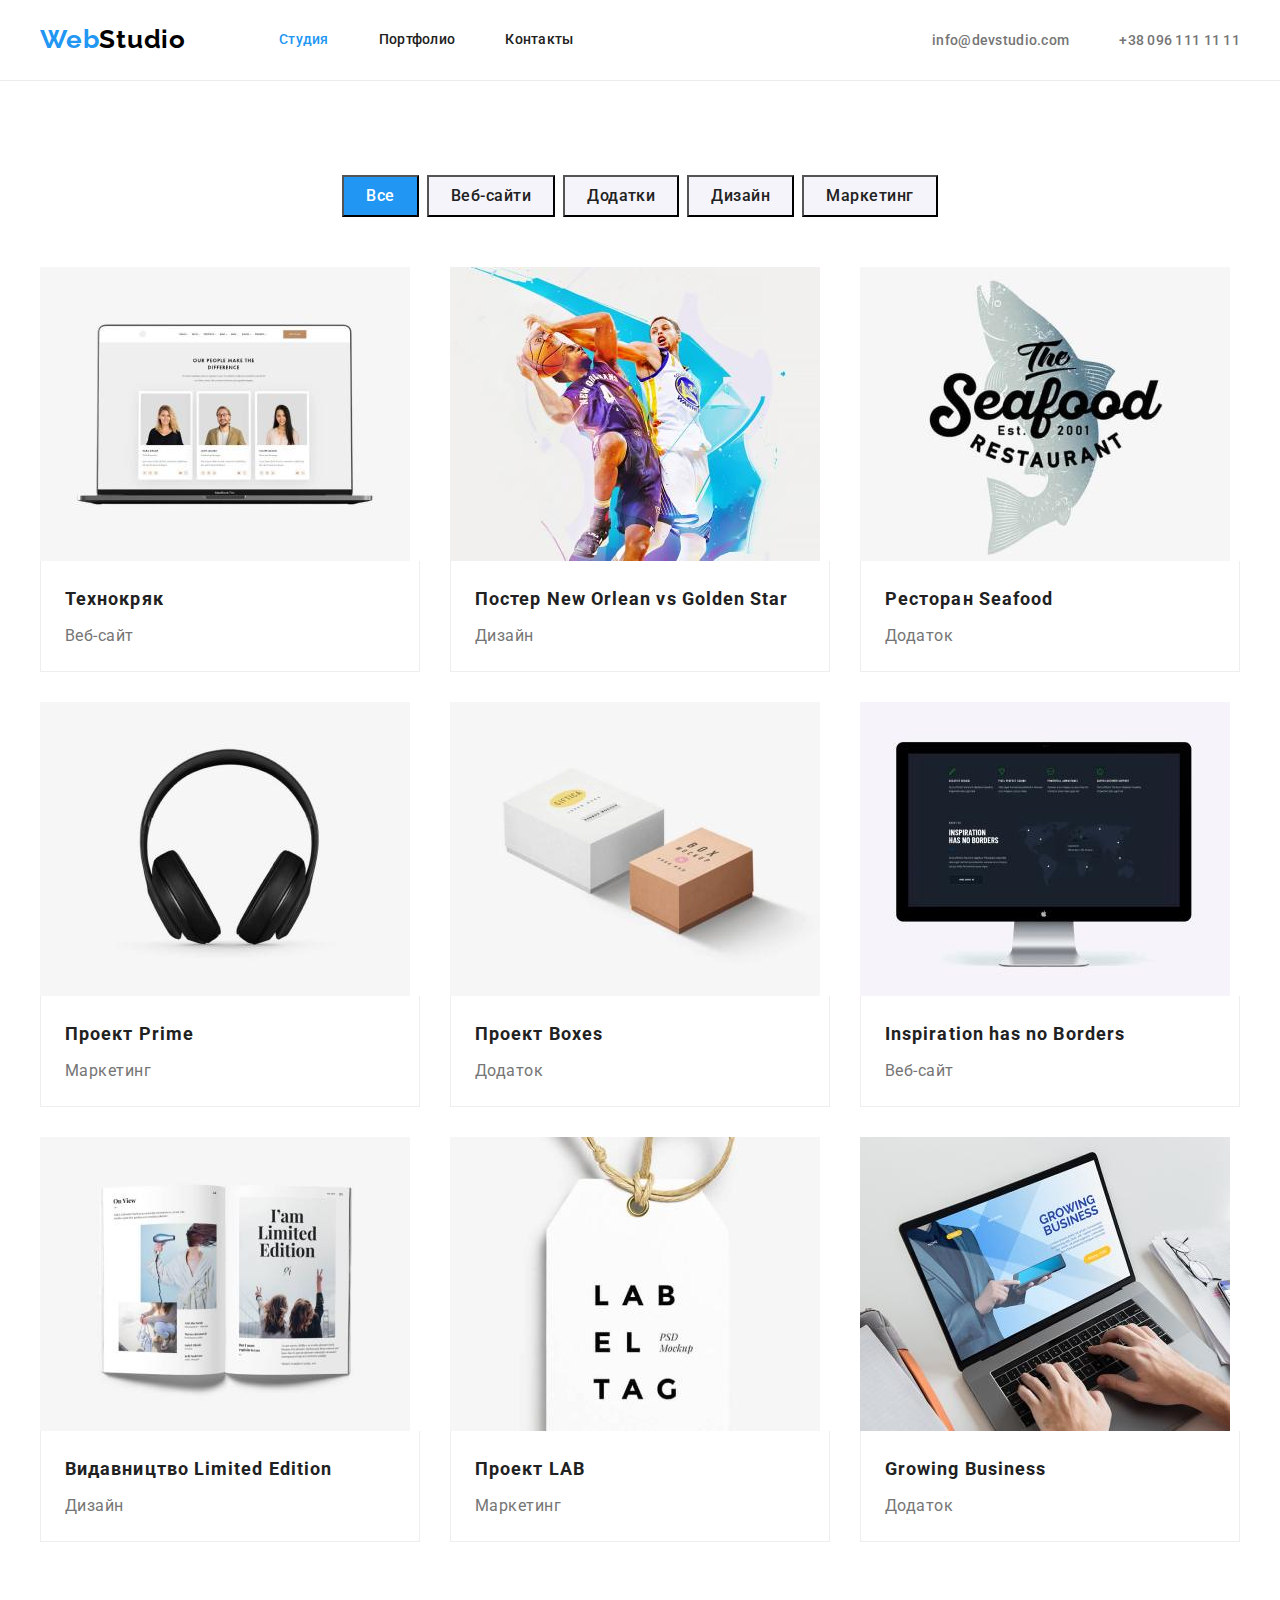
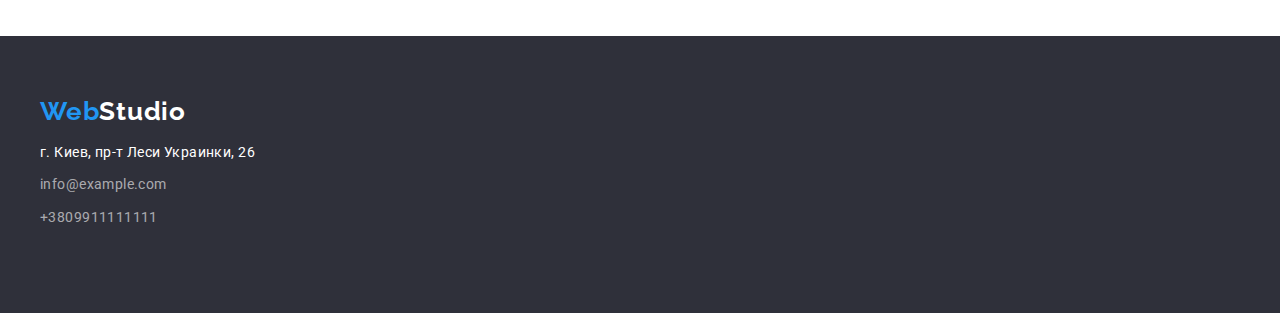
==== portfolio.html @ 92eac619 "додає зобр. і фон на секцію1" ====
<!DOCTYPE html>
<html lang="ru">
  <head>
    <meta charset="UTF-8" />
    <meta http-equiv="X-UA-Compatible" content="IE=edge" />
    <meta name="viewport" content="width=device-width, initial-scale=1.0" />
    <title>Studio</title>
    <link
      rel="stylesheet"
      href="https://cdnjs.cloudflare.com/ajax/libs/modern-normalize/1.1.0/modern-normalize.min.css"
      integrity="sha512-wpPYUAdjBVSE4KJnH1VR1HeZfpl1ub8YT/NKx4PuQ5NmX2tKuGu6U/JRp5y+Y8XG2tV+wKQpNHVUX03MfMFn9Q=="
      crossorigin="anonymous"
      referrerpolicy="no-referrer"
    />
    <link rel="preconnect" href="https://fonts.googleapis.com" />
    <link rel="preconnect" href="https://fonts.gstatic.com" crossorigin />
    <link
      href="https://fonts.googleapis.com/css2?family=Raleway:wght@700&family=Roboto:wght@400;500;700;900&display=swap"
      rel="stylesheet"
    />
    <link rel="stylesheet" href="./css/style.css" />
  </head>

  <body>
    <!--Шапка-->
    <header class="header">
      <div class="container container-flex">
        <nav class="nav-section">
          <a lang="en" href="./index.html" class="logo"
            >Web<span class="logo-black">Studio</span></a
          >
          <ul class="site-nav list">
            <li class="item">
              <a href="./index.html" class="link current">Студия</a>
            </li>
            <li class="item">
              <a href="./portfolio.html" class="link">Портфолио</a>
            </li>
            <li class="item">
              <a href="" class="link">Контакты</a>
            </li>
          </ul>
        </nav>
        <ul class="auth-nav list">
          <li class="item-nav">
            <a href="mailto:info@devstudio.com" class="link">info@devstudio.com</a>
          </li>
          <li class="item-nav">
            <a href="tel:+380961111111" class="link">+38 096 111 11 11</a>
          </li>
        </ul>
      </div>
    </header>
    <!--Унікальний контент-->
    <main>
      <section class="section-portfolio page-section">
        <div class="container">
          <h1 class="hero-titel visually-hidden">Наші роботи</h1>
          <ul class="button list">
            <li class="button-item items">
              <button type="button" class="btn-primary">Все</button>
            </li>
            <li class="button-item">
              <button type="button" class="btn-secondary">Веб-сайти</button>
            </li>
            <li class="button-item">
              <button type="button" class="btn-secondary">Додатки</button>
            </li>
            <li class="button-item">
              <button type="button" class="btn-secondary">Дизайн</button>
            </li>
            <li class="button-item">
              <button type="button" class="btn-secondary">Маркетинг</button>
            </li>
          </ul>
          <!--Другий список з зображеннями-->
          <ul class="about-works list">
            <li class="section-image-item">
              <a href="" class="link">
                <img class="img" src="./images/homework-img-1.jpg" alt="Робота наших працівників" />
                <div class="portfolio-team-box">
                  <h3 class="item">Технокряк</h3>
                  <p class="texts">Веб-сайт</p>
                </div>
              </a>
            </li>
            <li class="section-image-item">
              <a href="" class="link">
                <img class="img" src="./images/homework-img-2.jpg" alt="Постер Новий Орлеан" />
                <div class="portfolio-team-box">
                  <h3 class="item">Постер <span lang="en"> New Orlean vs Golden Star</span></h3>
                  <p class="texts">Дизайн</p>
                </div>
              </a>
            </li>
            <li class="section-image-item">
              <a href="" class="link">
                <img class="img" src="./images/homework-img-3.jpg" alt="Ресторан" />
                <div class="portfolio-team-box">
                  <h3 class="item">Ресторан <span lang="en">Seafood</span></h3>
                  <p class="texts">Додаток</p>
                </div>
              </a>
            </li>
            <li class="section-image-item">
              <a href="" class="link">
                <img class="img" src="./images/homework-img-4.jpg" alt="Основний проект" />
                <div class="portfolio-team-box">
                  <h3 class="item">Проект <span lang="en">Prime</span></h3>
                  <p class="texts">Маркетинг</p>
                </div>
              </a>
            </li>
            <li class="section-image-item">
              <a href="" class="link">
                <img class="img" src="./images/homework-img-5.jpg" alt="Коробки" />
                <div class="portfolio-team-box">
                  <h3 class="item">Проект <span lang="en">Boxes</span></h3>
                  <p class="texts">Додаток</p>
                </div>
              </a>
            </li>
            <li class="section-image-item">
              <a href="" class="link">
                <img class="img" src="./images/homework-img-6.jpg" alt="Натхнення без кордонів" />
                <div class="portfolio-team-box">
                  <h3 lang="en" class="item">Inspiration has no Borders</h3>
                  <p class="texts">Веб-сайт</p>
                </div>
              </a>
            </li>
            <li class="section-image-item">
              <a href="" class="link">
                <img class="img" src="./images/homework-img-7.jpg" alt="Видання" />
                <div class="portfolio-team-box">
                  <h3 class="item">Видавництво <span lang="en">Limited Edition</span></h3>
                  <p class="texts">Дизайн</p>
                </div>
              </a>
            </li>
            <li class="section-image-item">
              <a href="" class="link">
                <img class="img" src="./images/homework-img-8.jpg" alt="Значок проекту" />
                <div class="portfolio-team-box">
                  <h3 class="item">Проект <span lang="en">LAB</span></h3>
                  <p class="texts">Маркетинг</p>
                </div>
              </a>
            </li>
            <li class="section-image-item">
              <a href="" class="link">
                <img class="img" src="./images/homework-img-9.jpg" alt="Зростаючий бізнес" />
                <div class="portfolio-team-box">
                  <h3 lang="en" class="item">Growing Business</h3>
                  <p class="texts">Додаток</p>
                </div>
              </a>
            </li>
          </ul>
        </div>
      </section>
    </main>
    <!--Футер-->
    <footer class="footer">
      <div class="container">
        <a lang="en" href="./index.html" class="footer-logo"
          >Web<span class="logo-white">Studio</span></a
        >
        <address class="footer-address">
          <ul class="footer-nav list-item">
            <li class="title">г. Киев, пр-т Леси Украинки, 26</li>
            <li>
              <a href="mailto:info@example.com" class="link-nav">info@example.com</a>
            </li>
            <li>
              <a href="tel:+380991111111" class="link-nav">+3809911111111</a>
            </li>
          </ul>
        </address>
      </div>
    </footer>
  </body>
</html>
---- css/style.css ----
/* Основний колір #212121 */
/* Вторинний колір #757575 */
/* Акцент 1 #2196F3 */
/* Акцент 2 білий колір #ffffff */
/* Акцент 3 чорний колір #000000 */
/* фон для хутера #188CE8 */
/* фон для секції 4 */
/* фон для футера #2F303A */
/* фон секції портфоліо  #E5E5E5 */
/* фон карток портфоліо #EEEEEE */
:root {
    --primary-text-color: #212121;
    --title-text-color: #757575;
    --accent-color: #2196F3;
    --primary-white-color: #ffffff;    
    --accent-black-color: #000000;
    --accent-hover-color: #188CE8; 
    --background-darker-than-white: #F5F4FA;
    --background-very-gray: #2F303A;
    --background-portfolio: #E5E5E5;
    --background-image-portfolio: #EEEEEE;
}
body {
    margin: 0;
    color: var(--primary-text-color);
    background-color: #ffffff;
    font-family: Roboto, serif;      
}

h1,
h2,
h3,
p {
    list-style: none;
    padding: 0;
    margin: 0;
}

img {
    display: block;
    max-width: 100%;
    height: auto;
}

/* Прибирає крапки */
.list {
    list-style: none;
    display: flex;
    padding: 0;
    margin: 0;
}

.list-item {
    list-style: none;
    text-decoration: none;
}

/* Головний контейнер */
.container {
    width: 1200px;
    margin: 0 auto;
    padding-left: 15px;
    padding-right: 15px;
    /* outline: 2px solid palevioletred; */
}

.container-flex {
    display: flex;
    align-items: center;
}

/* ХЕДЕР Логотип -Studio- */
.header {
    border-bottom: 2px;
    border-color: #188CE8;
    border-bottom: 1px solid #ECECEC;
}

.logo {
    display: inline-block;
    margin-right: 93px;
    padding: 24px 0;

    color: var(--accent-color);
    
    font-family: Raleway, sans-serif;   
    font-weight: 700;
    font-size: 26px;  
    line-height: 1.2;    
    letter-spacing: 0.03em;
    text-decoration: none;
}

/* Логотип -Web- */
.logo-black {
    color: var(--accent-black-color);
}

.nav-section {
    display: flex;
    margin-right: auto;
}

/* Ховер та фокус на весь логотип */
.logo:hover,
.logo:focus,
.logo-black:hover,
.logo-black:focus,
.footer-logo:hover,
.footer-logo:focus,
.logo-white:hover,
.logo-white:focus {
    color: var(--accent-hover-color);
}

/* Хедер Site nav */
.site-nav {
    display: flex;
    /* margin-left: 50px; */
    /* gap: 30px; */
}


.site-nav .item + .item {
    margin-left: 50px;
}

.site-nav .link {
    display: block;
    padding-top: 32px;
    padding-bottom: 32px;

    color: var(--primary-text-color);   

    font-weight: 500;
    font-size: 14px;
    line-height: 1.14;    
    letter-spacing: 0.02em;
    text-decoration: none;  
}

/* Добавляє ховер i фокус в хедерi */
.site-nav .link:hover,
.site-nav .link:focus,
.item-nav .link:hover,
.item-nav .link:focus,
.footer-nav .title:hover,
.footer-nav .title:focus,
.footer-nav .link-nav:hover,
.footer-nav .link-nav:focus{
    color: var(--accent-color);
}

/* Псевдоклас.Елемент рядка, який вiдображається в даний момент*/
.site-nav .link.current {
    color: var(--accent-color);
}

/* Пошта та телефон в хедері */
.auth-nav {
    display: flex;
}

/* .auth-nav .item-nav + .item-nav { */
.item-nav {
    margin-left: 50px;
}

/* .auth-nav .item-nav {   */
    /* padding-top: 32px; */
    /* padding-bottom: 32px; */
/* } */

.auth-nav .link {
    padding-top: 32px;
    padding-bottom: 32px;
}

.item-nav .link {
    color: var(--title-text-color);

    font-weight: 500;
    font-size: 14px;
    line-height: 1.14;
    letter-spacing: 0.02em;
}

     /* Секція 1 */
/* Герой - заголовок */
.section-hero {
    padding: 200px 0;
    text-align: center;
}

.section-hero .container {
    width: 696px;
}

.hero-title {  
    margin-top: 106px;
    margin-bottom: 30px;
    color: var(--primary-white-color);  
    font-weight: 900;
    font-size: 44px;
    line-height: 1.36;   
    letter-spacing: 0.06em;
    text-align: center;   
    text-transform: uppercase;
}

/* Кнопка на сторiнцi Студiя*/
.btn {
    padding: 10px 32px;
    display: inline-block;
    align-items: center;
    text-align: center;

    color: var(--primary-white-color);
    background-color: var(--accent-color);

    font-family: Roboto;
    font-weight: 700;
    font-size: 16px;
    line-height: 1.87;   
    letter-spacing: 0.06em;
    cursor: pointer;  
    border-radius: 4px;
    border: 0;
}

.page-section {
    padding-top: 94px;
    padding-bottom: 94px;
}

.page {
    padding-top: 0;
}
.overlay {
    max-width: 1600px;
    height: 600px;
    margin-left: auto;
    margin-right: auto;
    outline: 1px solid palevioletred;
    background-image: linear-gradient(rgba(47, 48, 58, 0.4),
    rgba(47, 48, 58, 0.4)),
    url(../images/Img-hero.jpg);
}

/* Добавляє ховер i фокус лише для кнопки СТУДIЯ  */
.btn:hover,
.btn:focus {
    color: var(--primary-white-color);
    background-color: var(--accent-hover-color);
}

        /* Секція 2 */
/* Приховує заголовок */
.visually-hidden {
    position: absolute;
    width: 1px;
    height: 1px;
    margin: -1px;
    border: 0;
    padding: 0;
    white-space: nowrap;    
    clip-path: inset(100%);
    clip: rect(0 0 0 0);
}

/* Стилiзацiя заголовку h3 */
.feature-list .title {
    margin-bottom: 10px;
    color: var(--primary-text-color);

    font-weight: 700;
    font-size: 14px;
    line-height: 1.14;
    letter-spacing: 0.03em;
    text-transform: uppercase;
}

/* Стилiзацiя тексту p */
.feature-list .text {
    color: var(--title-text-color);

    font-size: 14px;
    line-height: 1.7;
    letter-spacing: 0.03em;      
}

.feature-list {
    list-style: none;    
    display: flex;
    gap: 30px;
    align-items: center;
}

.feature-list-item{
    flex-basis: calc((100% - 3 * 30px) / 4);
}

     /* Секція 3 */
/* Стилiзацiя заголовку h2 (в 3 i 4 секцiях) */
/* .section { */
/* padding-bottom: ; */
/* } */

.section-title {
    margin-bottom: 50px;
       
    color: var(--primary-text-color);

    font-weight: 700;
    font-size: 36px;
    line-height: 1.17;
    text-align: center;
    letter-spacing: 0.03em;
}

.section-list {    
    display: flex;
    margin: -15px;
    /* gap: 30px; */
}

.list-image {
    margin: 15px;  
}
 
     /* Секція 4 */
/* Стилiзацiя заголовку h3 */
.section-image {
    margin: 15px;
    list-style: none;
    background-color: var(--primary-white-color);
}

.work-list {
    margin: -15px;
}

.work-list .title {
    margin-bottom: 10px;
    color: var(--primary-text-color); 
    font-weight: 500;
    font-size: 16px;
    line-height: 1.18;  
    text-align: center;
    letter-spacing: 0.03em;
}

/* Стилiзацiя тексту p */
.work-list .text {
    color: var(--title-text-color);   
    line-height: 1.18;
    text-align: center;
    letter-spacing: 0.03em;         
}

.team-box {
    padding: 30px 0;
}

     /* Футер */
/* Стилiзує слово Studio */
.footer {
    padding-top: 60px;
    padding-bottom: 60px;
}
.footer-address {
    font-style: normal;
}

.footer-logo {
    /* padding-left: 215px; */
    margin-bottom: 20px;
       
    color: var(--accent-color);
    font-family: Raleway, sans-serif;
    font-weight: 700;
    font-size: 26px;
    line-height: 1.19;
    letter-spacing: 0.03em;
    text-decoration: none;
}

.logo-white {
    color: var(--primary-white-color);
}

/* Стилiзує нaвiгацiю */
.footer-nav  {
    /* padding-left: 215px; */
    padding-left: 0;
    color: var(--primary-white-color);

    font-size: 14px;
    line-height: 1.71;
    letter-spacing: 0.03em;
    text-decoration: none;    
}

.footer-nav li {
    padding-bottom: 9px;
}

.link-nav {
    color: rgba(255, 255, 255, 0.6);    
    text-decoration: none;
}

/* Портфоліо */
     /* Секція 1 */
/* Кнопки */
.button {
    justify-content: center;
    margin-bottom: 50px;
}

.button .btn-primary, .btn-secondary{
    padding: 6px 22px;

    color: var(--primary-white-color);
    background-color: var(--accent-color);

    font-family: Roboto;
    font-style: normal;
    font-weight: 500;
    font-size: 16px;
    line-height: 1.62;    
    text-align: center;
    letter-spacing: 0.03em;
    cursor: pointer;
    /* border-radius: 4px; */
}

.button-item:not(:last-child) {
    margin-right: 8px;
}

.button .btn-secondary {
    color: var(--primary-text-color);
    background-color: var(--background-darker-than-white);
}

/* Кнопки: ховер та фокус на сторiнцi Портфолiо*/
.button .btn-secondary:hover, 
.button .btn-secondary:focus,
.button .btn-primary:hover,
.button .btn-primary:focus{
    background-color: var(--accent-hover-color);
    color: var(--primary-white-color);
}

/* Другий список з зображеннями */
.about-works {
    /* margin: -15px; */
    flex-wrap: wrap;
}

.link {
    font-style: normal;
    text-decoration: none;
}

.about-works .item {
    margin-bottom: 4px;

    color: var(--primary-text-color);
    font-weight: 700;
    font-size: 18px;
    line-height: 2;
    letter-spacing: 0.06em; 
}

.about-works .texts {   
    color: var(--title-text-color);   
    font-size: 16px;
    line-height: 1.87; 
    letter-spacing: 0.03em;
}

.section-image-item {   
    flex-basis: calc((100% - 60px) / 3);
    /* max-width: 370px; */
    margin-right: 30px;
    margin-bottom: 30px;  
}

.section-image-item:nth-child(3n) {
    margin-right: 0;
}

.section-image-item:nth-last-child(-n + 3) {
    margin-bottom: 0;
}

/* .section-image-item:nth-child(3n + 1) {
    margin-left: 15px;
} */
          
.portfolio-team-box {
    padding: 20px 24px;
    border: 1px solid #EEEEEE;
    border-top: 0;
}

/* Фон для  секціi 4 */
.section-works {
    background: var(--background-darker-than-white);
}
/* Фон для секції 1  */
.bg {
    /* margin: auto; */
    /* width: 1600px; */
    background-color: var(--background-very-gray);
}
/* Фон для футера */
.footer {
    background: var(--background-very-gray);
    /* padding: 60px 0; */
    /* margin: auto; */
    /* width: 1600px; */
}
/* Фон для секції портфоліо */
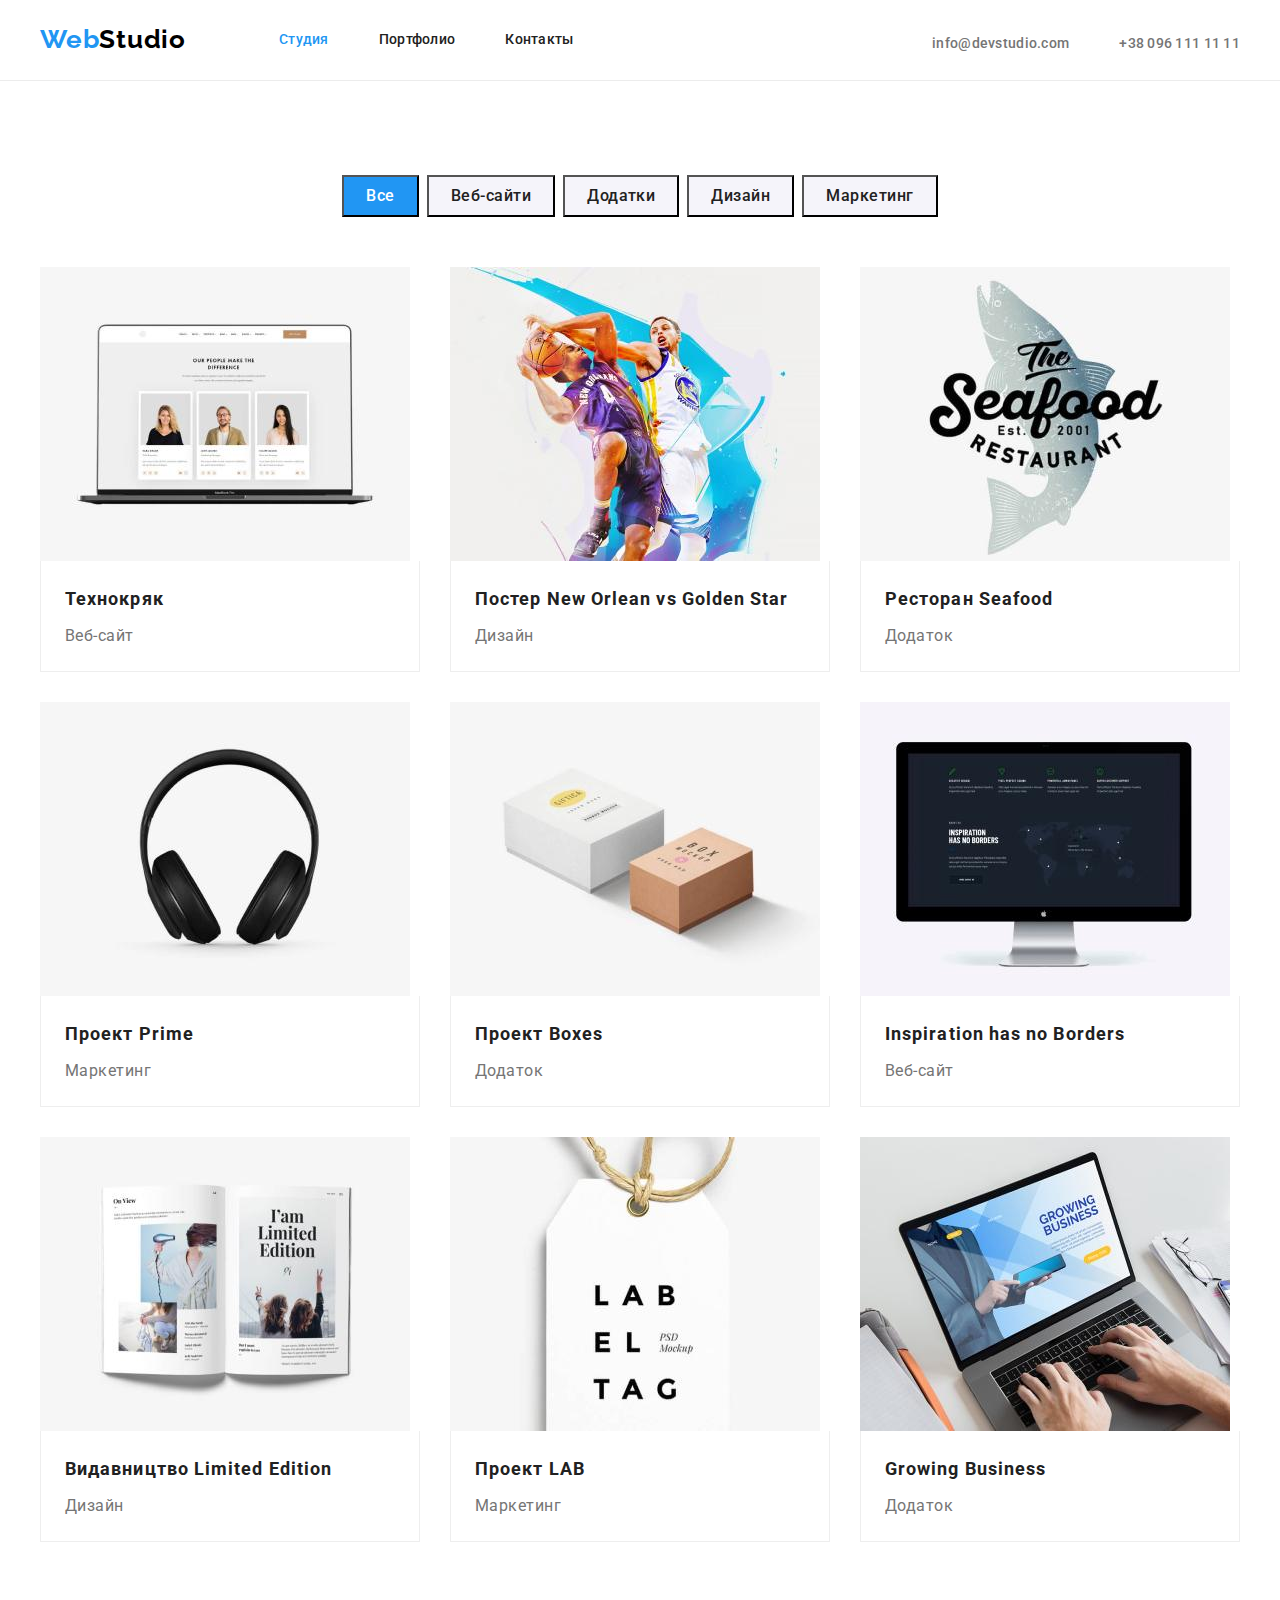
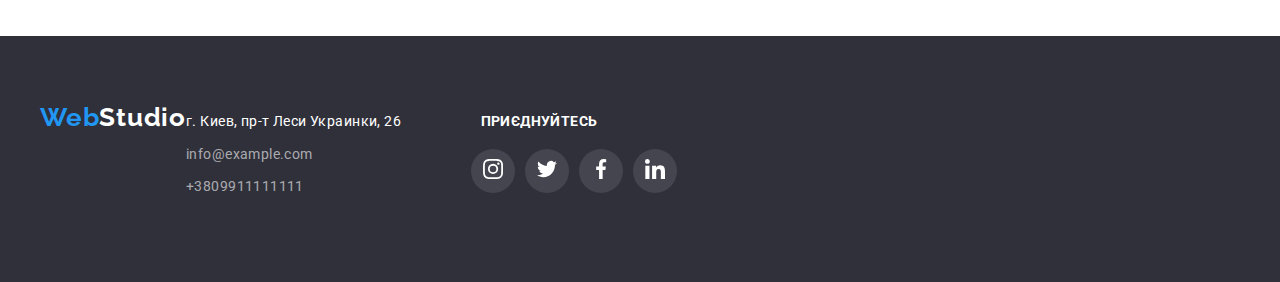
==== commit 21e7da2f: "додає 2-й стовпчик в футері Портфоліо" ====
--- a/portfolio.html
+++ b/portfolio.html
@@ -161,8 +161,8 @@
       </section>
     </main>
     <!--Футер-->
-    <footer class="footer">
-      <div class="container">
+    <footer class="footer footer-icon">
+      <div class="container container-icon">
         <a lang="en" href="./index.html" class="footer-logo"
           >Web<span class="logo-white">Studio</span></a
         >
@@ -177,6 +177,39 @@
             </li>
           </ul>
         </address>
+        <div class="footer-flex">
+          <p class="footer-soc">приєднуйтесь</p>
+          <ul class="footer-soc-list">
+            <li class="footer-soc-item">
+              <a href="" class="">
+                <svg class="soc-item" width="20" height="20">
+                  <use href="./images/symbol-defs.svg#icon-instagram-2-1"></use>
+                </svg>
+              </a>
+            </li>
+            <li class="footer-soc-item">
+              <a href="" class="">
+                <svg class="soc-item" width="20" height="20">
+                  <use href="./images/symbol-defs.svg#icon-twitter-1-1"></use>
+                </svg>
+              </a>
+            </li>
+            <li class="footer-soc-item">
+              <a href="" class="">
+                <svg class="soc-item" width="20" height="20">
+                  <use href="./images/symbol-defs.svg#icon-facebook-1-1"></use>
+                </svg>
+              </a>
+            </li>
+            <li class="footer-soc-item">
+              <a href="" class="">
+                <svg class="soc-item" width="20" height="20">
+                  <use href="./images/symbol-defs.svg#icon-linkedin-1-1"></use>
+                </svg>
+              </a>
+            </li>
+          </ul>
+        </div>
       </div>
     </footer>
   </body>
--- a/css/style.css
+++ b/css/style.css
@@ -66,7 +66,7 @@
 
 .container-flex {
     display: flex;
-    align-items: center;
+    align-items: baseline;
 }
 
 /* ХЕДЕР Логотип -Studio- */
@@ -183,6 +183,25 @@
     font-size: 14px;
     line-height: 1.14;
     letter-spacing: 0.02em;
+}
+
+
+.header-icon {
+    width: 16px;
+    height: 12px;
+    margin-right: 10px;
+    fill: var(--title-text-color);
+    background-position: center;
+    background-size: cover;
+    /* color: var(--title-text-color); */    
+    /* align-items: center;
+    justify-content: center; */
+}
+
+
+.header-icon:hover,
+.header-icon:focus {
+    fill: var(--accent-hover-color);
 }
 
      /* Секція 1 */
@@ -270,6 +289,7 @@
 
 /* Стилiзацiя заголовку h3 */
 .feature-list .title {
+    margin-top: 30px;
     margin-bottom: 10px;
     color: var(--primary-text-color);
 
@@ -298,6 +318,37 @@
 
 .feature-list-item{
     flex-basis: calc((100% - 3 * 30px) / 4);
+}
+
+.feature-list-item::before {
+    display: block;    
+    content: "";
+    width: 270px;
+    height: 120px;
+    /* display: flex;
+    justify-content: center;
+    align-items: center; */
+    background-size: 70px 65px;
+    background-repeat: no-repeat;
+    background-position: center;
+    /* color: #212121;; */
+    background-color: var(--background-darker-than-white);
+}
+
+.icon-antenna::before {
+    background-image: url(../images/antenna.svg);
+}
+
+.icon-clock::before {
+    background-image: url(../images/clock.svg);
+}
+
+.icon-diagram::before {
+    background-image: url(../images/diagram.svg);
+}
+
+.icon-astronaut::before {
+    background-image: url(../images/astronaut.svg);
 }
 
      /* Секція 3 */
@@ -334,6 +385,8 @@
     margin: 15px;
     list-style: none;
     background-color: var(--primary-white-color);
+    box-shadow: 0px 1px 3px rgba(0, 0, 0, 0.12), 0px 1px 1px rgba(0, 0, 0, 0.14), 0px 2px 1px rgba(0, 0, 0, 0.2);
+        border-radius: 0px 0px 4px 4px;
 }
 
 .work-list {
@@ -355,25 +408,101 @@
     color: var(--title-text-color);   
     line-height: 1.18;
     text-align: center;
-    letter-spacing: 0.03em;         
+    letter-spacing: 0.03em; 
+    margin-bottom: 16px;        
 }
 
 .team-box {
     padding: 30px 0;
 }
 
+.userpic {
+    display: flex;
+    justify-content: center;
+    gap: 10px;
+    padding: 0;
+}
+
+.userpic-item {
+    width: 44px;
+    height: 44px;
+    border-radius: 50%;
+    /* background-color: #2196F3; */
+    display: flex;
+    align-items: center;
+    justify-content: center;
+}
+
+.userpic-icon {
+    fill: #AFB1B8;
+}
+.userpic-item:hover,
+.userpic-item:focus {
+    background-color: var(--accent-hover-color);
+}
+
+.userpic-item:hover .userpic-icon,
+.userpic-item:focus .userpic-icon {
+    fill: var(--primary-white-color);
+}
+
+
+/* Сукція 5 */
+.page-coworker {
+    padding-top: 94px;
+    padding-bottom: 50px;
+}
+
+.pic {
+    justify-content: center;
+}
+
+.pic-icon {
+    width: 170px;
+    height: 92px;
+    padding: 16px 32px;
+    margin-left: 30px;
+    border: 1px solid #AFB1B8;
+    border-radius: 4px;
+}
+
+.pic-icon:first-child {
+    margin-left: 0;
+}
+
+.pic-item {
+    fill: #AFB1B8;    
+}
+
+.pic-item:hover,
+.pic-item:focus {
+    fill: var(--accent-hover-color);
+}
+
      /* Футер */
-/* Стилiзує слово Studio */
 .footer {
+    background: var(--background-very-gray);
+    margin: 0 auto;   
+}
+
+.footer-icon {
     padding-top: 60px;
     padding-bottom: 60px;
 }
+
+/* Загальний контейнер футер */
+.container-icon {   
+    /* padding-left: 200px;  */
+    
+    display: flex;
+    align-items: baseline;    
+}
+
 .footer-address {
     font-style: normal;
 }
 
-.footer-logo {
-    /* padding-left: 215px; */
+.footer-logo {   
     margin-bottom: 20px;
        
     color: var(--accent-color);
@@ -390,8 +519,7 @@
 }
 
 /* Стилiзує нaвiгацiю */
-.footer-nav  {
-    /* padding-left: 215px; */
+.footer-nav  {    
     padding-left: 0;
     color: var(--primary-white-color);
 
@@ -408,6 +536,53 @@
 .link-nav {
     color: rgba(255, 255, 255, 0.6);    
     text-decoration: none;
+}
+
+/* Футер Приєднуйтесь */
+.footer-flex {
+    justify-content: center;
+    align-items: baseline;
+}
+
+.footer-soc {
+    margin-top: 12px;
+    display: flex;
+    align-items: center;
+    justify-content: center;
+    margin-bottom: 20px;
+    font-weight: 700;
+    font-size: 14px;
+    line-height: 16px;
+    letter-spacing: 0.03em;
+    text-transform: uppercase;
+    color: var(--primary-white-color);
+}
+
+.footer-soc-list {
+    margin-left: 70px;
+    padding-left: 0;
+    display: flex;
+    justify-content: center;
+    gap: 10px;
+}
+
+.footer-soc-item {
+    width: 44px;
+    height: 44px;
+    border-radius: 50%;    
+    background: rgba(255, 255, 255, 0.1);
+    display: flex;
+    align-items: center;
+    justify-content: center;
+}
+
+.soc-item {
+    fill: var(--primary-white-color);
+}
+
+.footer-soc-item:hover,
+.footer-soc-item:focus {
+    background-color: var(--accent-hover-color);
 }
 
 /* Портфоліо */
@@ -506,6 +681,12 @@
     border-top: 0;
 }
 
+.section-image-item:hover,
+.section-image-item:focus {
+    border: 1px solid #EEEEEE;
+    box-shadow: 0px 1px 1px rgba(0, 0, 0, 0.12), 0px 4px 4px rgba(0, 0, 0, 0.06), 1px 4px 6px rgba(0, 0, 0, 0.16);
+}
+
 /* Фон для  секціi 4 */
 .section-works {
     background: var(--background-darker-than-white);
@@ -523,4 +704,3 @@
     /* margin: auto; */
     /* width: 1600px; */
 }
-/* Фон для секції портфоліо */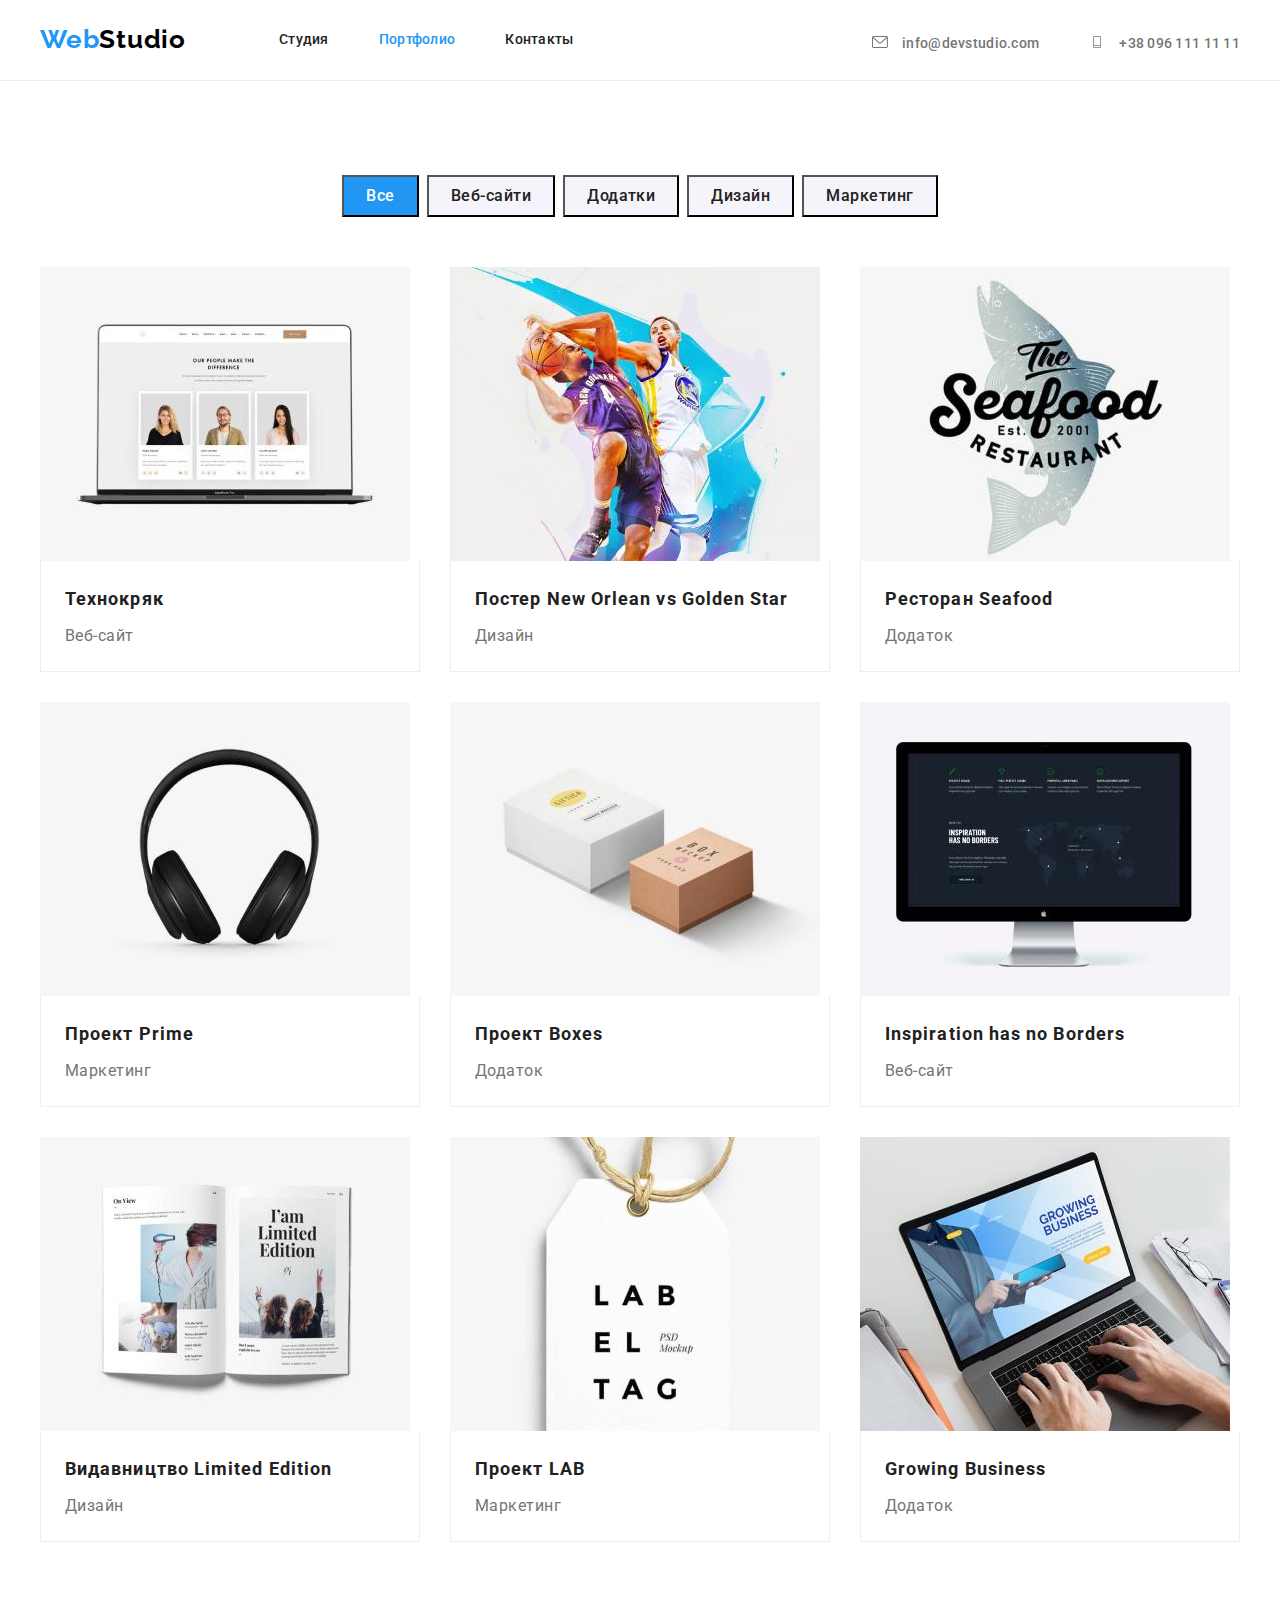
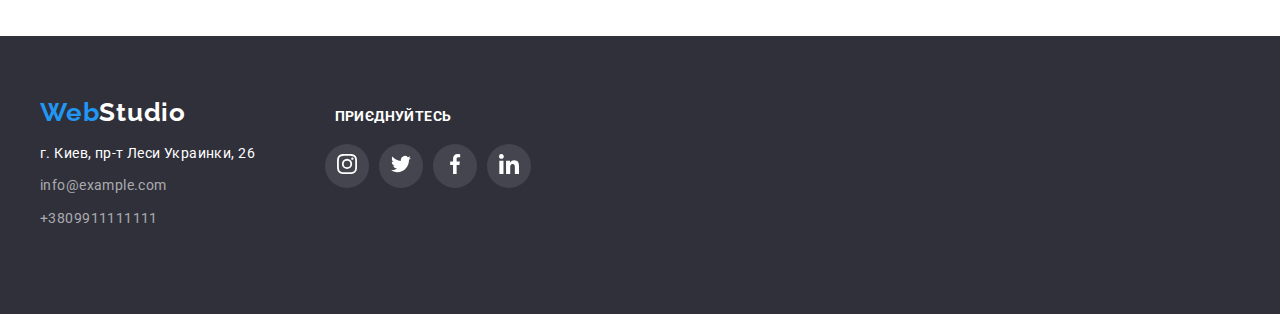
==== commit 2eb924f2: "додає іконку в секцію 5" ====
--- a/portfolio.html
+++ b/portfolio.html
@@ -31,10 +31,10 @@
           >
           <ul class="site-nav list">
             <li class="item">
-              <a href="./index.html" class="link current">Студия</a>
+              <a href="./index.html" class="link">Студия</a>
             </li>
             <li class="item">
-              <a href="./portfolio.html" class="link">Портфолио</a>
+              <a href="./portfolio.html" class="link current">Портфолио</a>
             </li>
             <li class="item">
               <a href="" class="link">Контакты</a>
@@ -43,9 +43,15 @@
         </nav>
         <ul class="auth-nav list">
           <li class="item-nav">
+            <svg class="header-icon" width="16" height="12">
+              <use href="./images/symbol-header.svg#icon-envelope"></use>
+            </svg>
             <a href="mailto:info@devstudio.com" class="link">info@devstudio.com</a>
           </li>
           <li class="item-nav">
+            <svg class="header-icon" width="16" height="12">
+              <use href="./images/symbol-header.svg#icon-Vector"></use>
+            </svg>
             <a href="tel:+380961111111" class="link">+38 096 111 11 11</a>
           </li>
         </ul>
@@ -163,20 +169,22 @@
     <!--Футер-->
     <footer class="footer footer-icon">
       <div class="container container-icon">
-        <a lang="en" href="./index.html" class="footer-logo"
-          >Web<span class="logo-white">Studio</span></a
-        >
-        <address class="footer-address">
-          <ul class="footer-nav list-item">
-            <li class="title">г. Киев, пр-т Леси Украинки, 26</li>
-            <li>
-              <a href="mailto:info@example.com" class="link-nav">info@example.com</a>
-            </li>
-            <li>
-              <a href="tel:+380991111111" class="link-nav">+3809911111111</a>
-            </li>
-          </ul>
-        </address>
+        <div class="footer-flex">
+          <a lang="en" href="./index.html" class="footer-logo"
+            >Web<span class="logo-white">Studio</span></a
+          >
+          <address class="footer-address">
+            <ul class="footer-nav list-item">
+              <li class="title">г. Киев, пр-т Леси Украинки, 26</li>
+              <li>
+                <a href="mailto:info@example.com" class="link-nav">info@example.com</a>
+              </li>
+              <li>
+                <a href="tel:+380991111111" class="link-nav">+3809911111111</a>
+              </li>
+            </ul>
+          </address>
+        </div>
         <div class="footer-flex">
           <p class="footer-soc">приєднуйтесь</p>
           <ul class="footer-soc-list">
--- a/css/style.css
+++ b/css/style.css
@@ -380,7 +380,10 @@
 }
  
      /* Секція 4 */
-/* Стилiзацiя заголовку h3 */
+.work-list {
+    margin: -15px;
+}
+
 .section-image {
     margin: 15px;
     list-style: none;
@@ -388,11 +391,7 @@
     box-shadow: 0px 1px 3px rgba(0, 0, 0, 0.12), 0px 1px 1px rgba(0, 0, 0, 0.14), 0px 2px 1px rgba(0, 0, 0, 0.2);
         border-radius: 0px 0px 4px 4px;
 }
-
-.work-list {
-    margin: -15px;
-}
-
+/* Стилiзацiя заголовку h3 */
 .work-list .title {
     margin-bottom: 10px;
     color: var(--primary-text-color); 
@@ -446,7 +445,6 @@
     fill: var(--primary-white-color);
 }
 
-
 /* Сукція 5 */
 .page-coworker {
     padding-top: 94px;
@@ -491,9 +489,7 @@
 }
 
 /* Загальний контейнер футер */
-.container-icon {   
-    /* padding-left: 200px;  */
-    
+.container-icon {        
     display: flex;
     align-items: baseline;    
 }
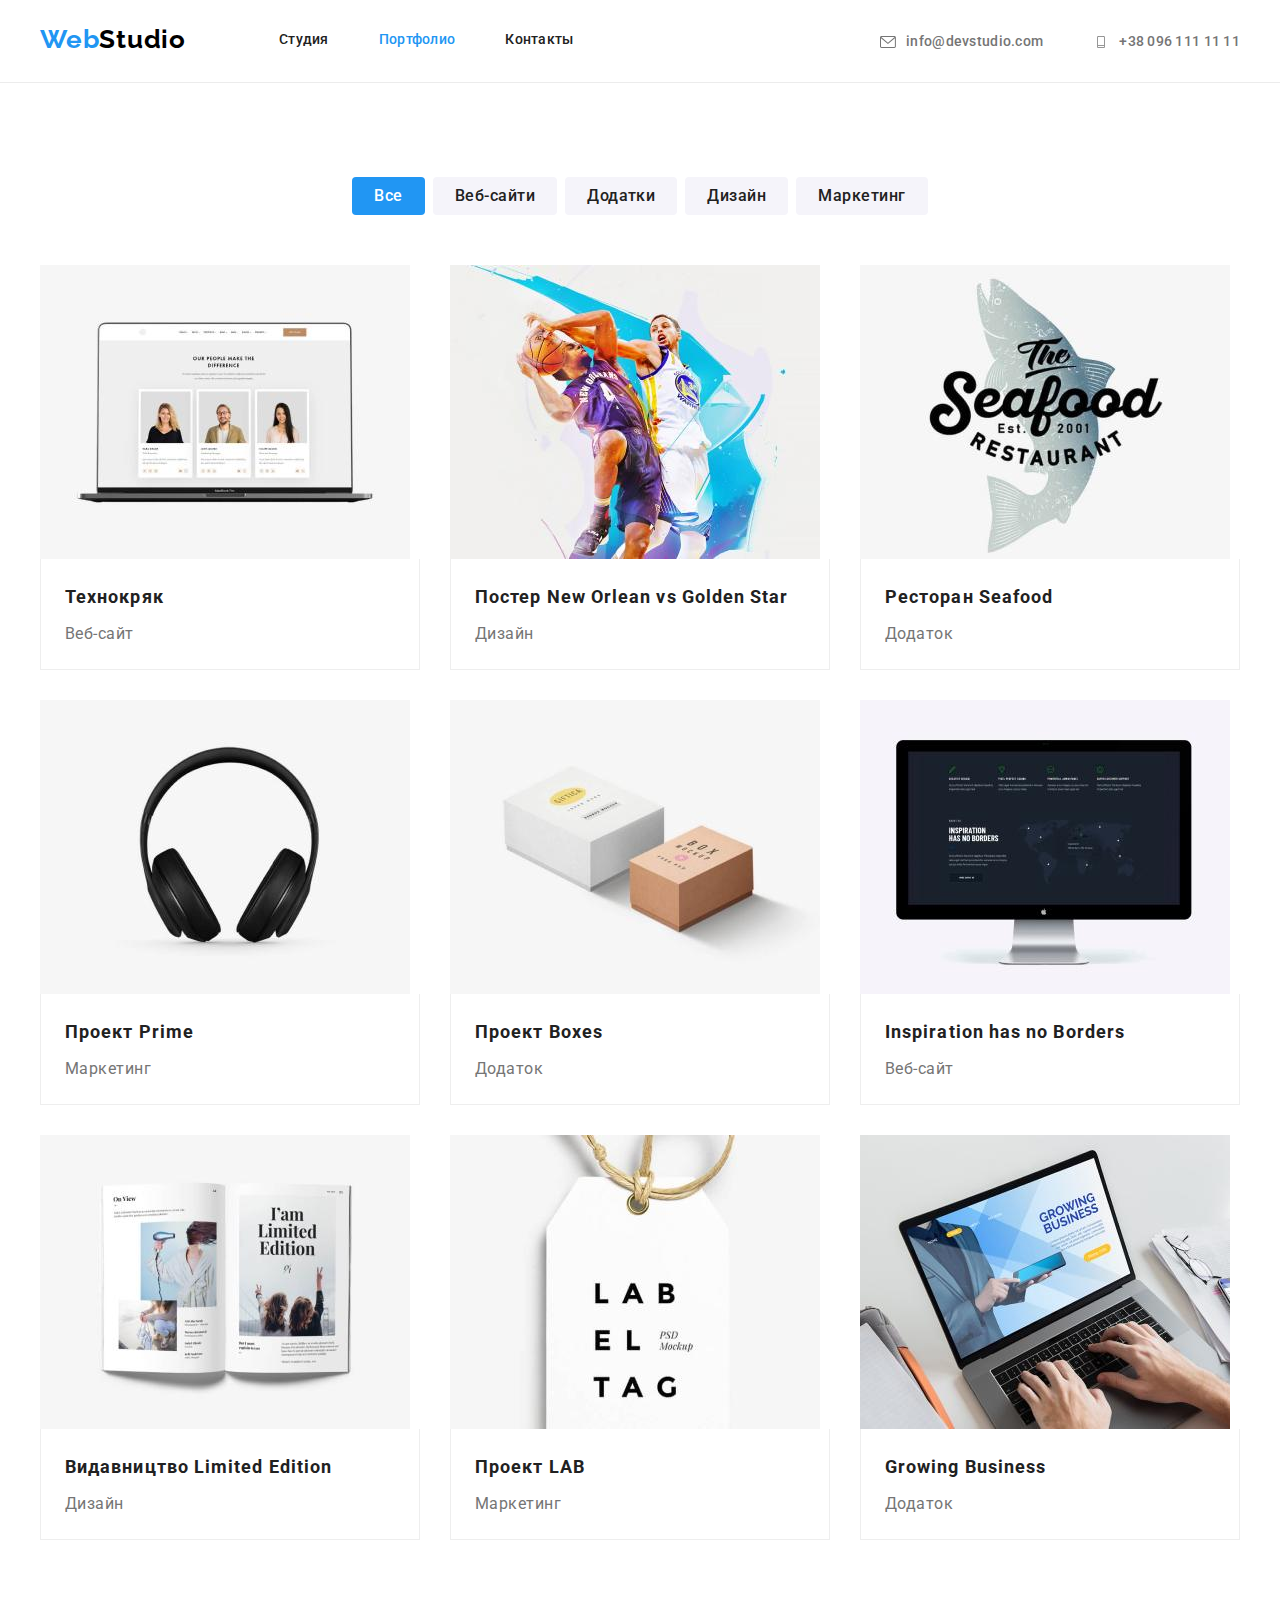
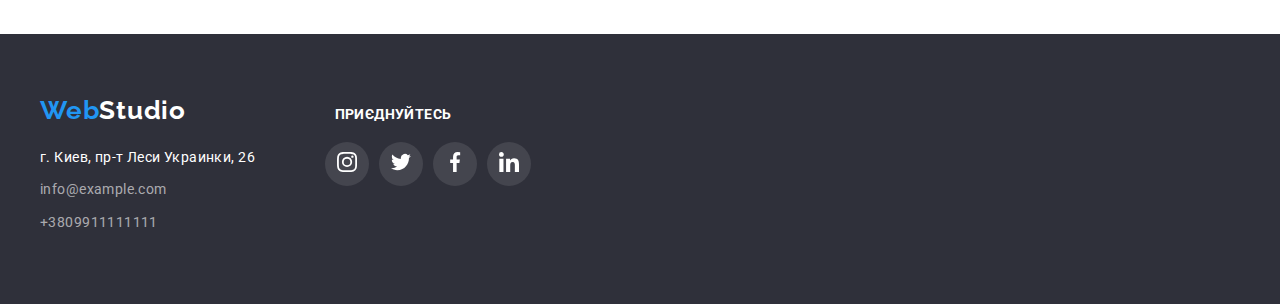
==== commit f6564810: "змiни в хедерi" ====
--- a/portfolio.html
+++ b/portfolio.html
@@ -43,16 +43,21 @@
         </nav>
         <ul class="auth-nav list">
           <li class="item-nav">
-            <svg class="header-icon" width="16" height="12">
-              <use href="./images/symbol-header.svg#icon-envelope"></use>
-            </svg>
-            <a href="mailto:info@devstudio.com" class="link">info@devstudio.com</a>
+            <a href="mailto:info@devstudio.com" class="link link-search">
+              <svg class="header-icon" width="16" height="12">
+                <use href="./images/symbol-header.svg#icon-envelope"></use>
+              </svg>
+              info@devstudio.com
+            </a>
           </li>
+
           <li class="item-nav">
-            <svg class="header-icon" width="16" height="12">
-              <use href="./images/symbol-header.svg#icon-Vector"></use>
-            </svg>
-            <a href="tel:+380961111111" class="link">+38 096 111 11 11</a>
+            <a href="tel:+380961111111" class="link link-search">
+              <svg class="header-icon" width="16" height="12">
+                <use href="./images/symbol-header.svg#icon-phone"></use>
+              </svg>
+              +38 096 111 11 11
+            </a>
           </li>
         </ul>
       </div>
--- a/css/style.css
+++ b/css/style.css
@@ -157,12 +157,11 @@
 }
 
 /* Пошта та телефон в хедері */
-.auth-nav {
-    display: flex;
-}
 
 /* .auth-nav .item-nav + .item-nav { */
+
 .item-nav {
+    display: flex;
     margin-left: 50px;
 }
 
@@ -171,12 +170,14 @@
     /* padding-bottom: 32px; */
 /* } */
 
-.auth-nav .link {
+.link-search {
+    display: flex;
+    justify-content: center;
+    /* align-self: flex-start; */
+    align-items: center;
     padding-top: 32px;
     padding-bottom: 32px;
-}
-
-.item-nav .link {
+    /* flex-direction: ; */
     color: var(--title-text-color);
 
     font-weight: 500;
@@ -184,7 +185,6 @@
     line-height: 1.14;
     letter-spacing: 0.02em;
 }
-
 
 .header-icon {
     width: 16px;
@@ -198,6 +198,12 @@
     justify-content: center; */
 }
 
+/* .item-nav .auth-icon {
+    width: 100%;
+    padding-top: 50px;
+    align-items: center;
+    justify-content: center;
+} */
 
 .header-icon:hover,
 .header-icon:focus {
@@ -216,7 +222,7 @@
 }
 
 .hero-title {  
-    margin-top: 106px;
+    /* margin-top: 106px; */
     margin-bottom: 30px;
     color: var(--primary-white-color);  
     font-weight: 900;
@@ -289,7 +295,7 @@
 
 /* Стилiзацiя заголовку h3 */
 .feature-list .title {
-    margin-top: 30px;
+    /* margin-top: 30px; */
     margin-bottom: 10px;
     color: var(--primary-text-color);
 
@@ -325,6 +331,7 @@
     content: "";
     width: 270px;
     height: 120px;
+    margin-bottom: 30px;
     /* display: flex;
     justify-content: center;
     align-items: center; */
@@ -458,10 +465,8 @@
 .pic-icon {
     width: 170px;
     height: 92px;
-    padding: 16px 32px;
+    /* padding: 16px 32px; */
     margin-left: 30px;
-    border: 1px solid #AFB1B8;
-    border-radius: 4px;
 }
 
 .pic-icon:first-child {
@@ -477,6 +482,14 @@
     fill: var(--accent-hover-color);
 }
 
+.pic-icon-item {
+   display: flex;
+   justify-content: center;
+   align-items: center;
+   width: 100%;
+   border: 1px solid #AFB1B8;
+   border-radius: 4px;
+}
      /* Футер */
 .footer {
     background: var(--background-very-gray);
@@ -495,6 +508,7 @@
 }
 
 .footer-address {
+    margin-top: 20px;
     font-style: normal;
 }
 
@@ -515,7 +529,8 @@
 }
 
 /* Стилiзує нaвiгацiю */
-.footer-nav  {    
+.footer-nav  {   
+    margin: 0; 
     padding-left: 0;
     color: var(--primary-white-color);
 
@@ -526,7 +541,7 @@
 }
 
 .footer-nav li {
-    padding-bottom: 9px;
+    margin-bottom: 9px;
 }
 
 .link-nav {
@@ -534,6 +549,9 @@
     text-decoration: none;
 }
 
+.title:last-child {
+    margin-bottom: 0;
+}
 /* Футер Приєднуйтесь */
 .footer-flex {
     justify-content: center;
@@ -603,7 +621,8 @@
     text-align: center;
     letter-spacing: 0.03em;
     cursor: pointer;
-    /* border-radius: 4px; */
+    border-radius: 4px;
+    border: 0;
 }
 
 .button-item:not(:last-child) {
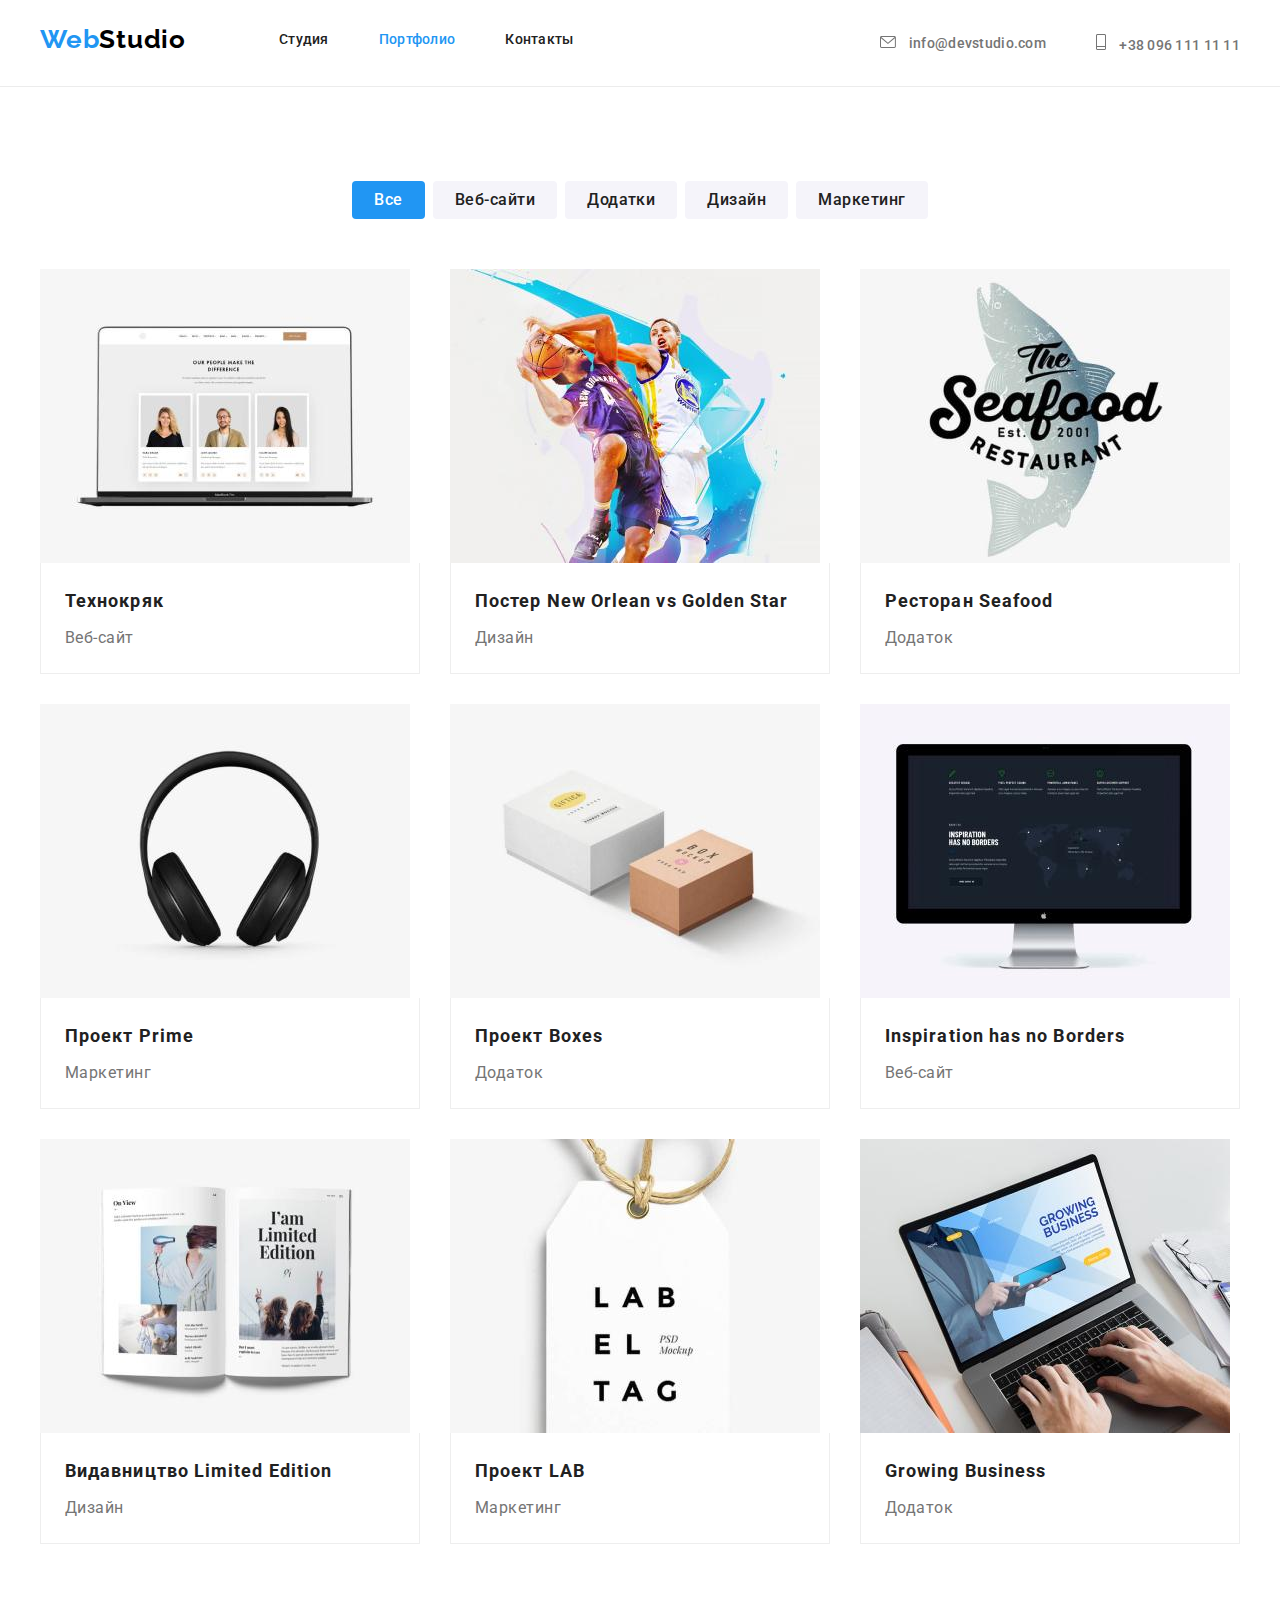
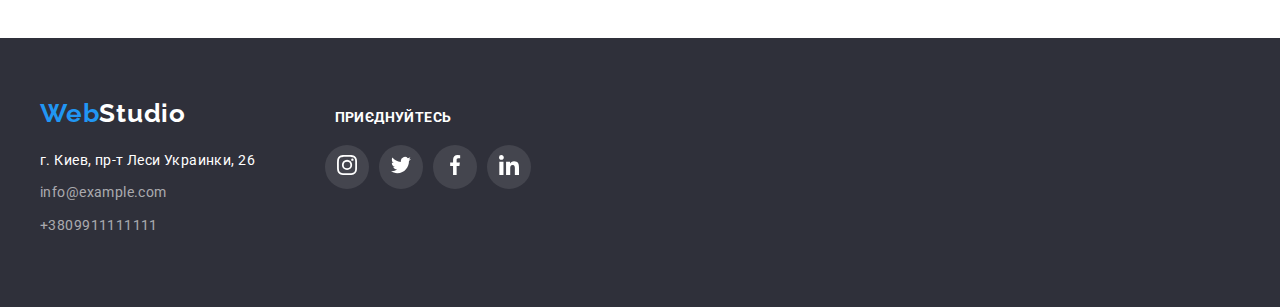
==== commit a904cae5: "налаштовує фокус" ====
--- a/portfolio.html
+++ b/portfolio.html
@@ -53,7 +53,7 @@
 
           <li class="item-nav">
             <a href="tel:+380961111111" class="link link-search">
-              <svg class="header-icon" width="16" height="12">
+              <svg class="tiny" width="10" height="16">
                 <use href="./images/symbol-header.svg#icon-phone"></use>
               </svg>
               +38 096 111 11 11
@@ -87,7 +87,7 @@
           <!--Другий список з зображеннями-->
           <ul class="about-works list">
             <li class="section-image-item">
-              <a href="" class="link">
+              <a href="" class="link-hover link">
                 <img class="img" src="./images/homework-img-1.jpg" alt="Робота наших працівників" />
                 <div class="portfolio-team-box">
                   <h3 class="item">Технокряк</h3>
@@ -96,7 +96,7 @@
               </a>
             </li>
             <li class="section-image-item">
-              <a href="" class="link">
+              <a href="" class="link-hover link">
                 <img class="img" src="./images/homework-img-2.jpg" alt="Постер Новий Орлеан" />
                 <div class="portfolio-team-box">
                   <h3 class="item">Постер <span lang="en"> New Orlean vs Golden Star</span></h3>
@@ -105,7 +105,7 @@
               </a>
             </li>
             <li class="section-image-item">
-              <a href="" class="link">
+              <a href="" class="link-hover link">
                 <img class="img" src="./images/homework-img-3.jpg" alt="Ресторан" />
                 <div class="portfolio-team-box">
                   <h3 class="item">Ресторан <span lang="en">Seafood</span></h3>
@@ -114,7 +114,7 @@
               </a>
             </li>
             <li class="section-image-item">
-              <a href="" class="link">
+              <a href="" class="link-hover link">
                 <img class="img" src="./images/homework-img-4.jpg" alt="Основний проект" />
                 <div class="portfolio-team-box">
                   <h3 class="item">Проект <span lang="en">Prime</span></h3>
@@ -123,7 +123,7 @@
               </a>
             </li>
             <li class="section-image-item">
-              <a href="" class="link">
+              <a href="" class="link-hover link">
                 <img class="img" src="./images/homework-img-5.jpg" alt="Коробки" />
                 <div class="portfolio-team-box">
                   <h3 class="item">Проект <span lang="en">Boxes</span></h3>
@@ -132,7 +132,7 @@
               </a>
             </li>
             <li class="section-image-item">
-              <a href="" class="link">
+              <a href="" class="link-hover link">
                 <img class="img" src="./images/homework-img-6.jpg" alt="Натхнення без кордонів" />
                 <div class="portfolio-team-box">
                   <h3 lang="en" class="item">Inspiration has no Borders</h3>
@@ -141,7 +141,7 @@
               </a>
             </li>
             <li class="section-image-item">
-              <a href="" class="link">
+              <a href="" class="link-hover link">
                 <img class="img" src="./images/homework-img-7.jpg" alt="Видання" />
                 <div class="portfolio-team-box">
                   <h3 class="item">Видавництво <span lang="en">Limited Edition</span></h3>
@@ -150,7 +150,7 @@
               </a>
             </li>
             <li class="section-image-item">
-              <a href="" class="link">
+              <a href="" class="link-hover link">
                 <img class="img" src="./images/homework-img-8.jpg" alt="Значок проекту" />
                 <div class="portfolio-team-box">
                   <h3 class="item">Проект <span lang="en">LAB</span></h3>
@@ -159,7 +159,7 @@
               </a>
             </li>
             <li class="section-image-item">
-              <a href="" class="link">
+              <a href="" class="link-hover link">
                 <img class="img" src="./images/homework-img-9.jpg" alt="Зростаючий бізнес" />
                 <div class="portfolio-team-box">
                   <h3 lang="en" class="item">Growing Business</h3>
@@ -194,28 +194,28 @@
           <p class="footer-soc">приєднуйтесь</p>
           <ul class="footer-soc-list">
             <li class="footer-soc-item">
-              <a href="" class="">
+              <a href="" class="footer-soc-hover">
                 <svg class="soc-item" width="20" height="20">
                   <use href="./images/symbol-defs.svg#icon-instagram-2-1"></use>
                 </svg>
               </a>
             </li>
             <li class="footer-soc-item">
-              <a href="" class="">
+              <a href="" class="footer-soc-hover">
                 <svg class="soc-item" width="20" height="20">
                   <use href="./images/symbol-defs.svg#icon-twitter-1-1"></use>
                 </svg>
               </a>
             </li>
             <li class="footer-soc-item">
-              <a href="" class="">
+              <a href="" class="footer-soc-hover">
                 <svg class="soc-item" width="20" height="20">
                   <use href="./images/symbol-defs.svg#icon-facebook-1-1"></use>
                 </svg>
               </a>
             </li>
             <li class="footer-soc-item">
-              <a href="" class="">
+              <a href="" class="footer-soc-hover">
                 <svg class="soc-item" width="20" height="20">
                   <use href="./images/symbol-defs.svg#icon-linkedin-1-1"></use>
                 </svg>
--- a/css/style.css
+++ b/css/style.css
@@ -170,7 +170,7 @@
     /* padding-bottom: 32px; */
 /* } */
 
-.link-search {
+.auth-nav {
     display: flex;
     justify-content: center;
     /* align-self: flex-start; */
@@ -178,12 +178,16 @@
     padding-top: 32px;
     padding-bottom: 32px;
     /* flex-direction: ; */
-    color: var(--title-text-color);
+    
 
     font-weight: 500;
     font-size: 14px;
     line-height: 1.14;
     letter-spacing: 0.02em;
+}
+
+.link-search {
+     color: var(--title-text-color);
 }
 
 .header-icon {
@@ -194,8 +198,20 @@
     background-position: center;
     background-size: cover;
     /* color: var(--title-text-color); */    
-    /* align-items: center;
-    justify-content: center; */
+    align-items: baseline;
+    justify-content: center;
+}
+
+.tiny {
+    width: 10px;
+    height: 16px;
+margin-right: 10px;
+    fill: var(--title-text-color);
+    background-position: center;
+    background-size: cover;
+    /* color: var(--title-text-color); */
+    align-items: baseline;
+    justify-content: center;
 }
 
 /* .item-nav .auth-icon {
@@ -358,6 +374,10 @@
     background-image: url(../images/astronaut.svg);
 }
 
+/* .feature-list-item:focus::before {
+    fill: var(--accent-hover-color);
+} */
+
      /* Секція 3 */
 /* Стилiзацiя заголовку h2 (в 3 i 4 секцiях) */
 /* .section { */
@@ -443,12 +463,12 @@
     fill: #AFB1B8;
 }
 .userpic-item:hover,
-.userpic-item:focus {
+.userpic-link:focus {
     background-color: var(--accent-hover-color);
 }
 
-.userpic-item:hover .userpic-icon,
-.userpic-item:focus .userpic-icon {
+.userpic-link:hover .userpic-icon,
+.userpic-link:focus .userpic-icon {
     fill: var(--primary-white-color);
 }
 
@@ -478,15 +498,21 @@
 }
 
 .pic-item:hover,
-.pic-item:focus {
+.pic-icon:focus {
     fill: var(--accent-hover-color);
 }
+
+/* .pic-icon-item:hover,
+.pic-icon-item:focus {
+    fill: var(--accent-hover-color);
+} */
 
 .pic-icon-item {
    display: flex;
    justify-content: center;
    align-items: center;
    width: 100%;
+   height: 100%;
    border: 1px solid #AFB1B8;
    border-radius: 4px;
 }
@@ -559,11 +585,10 @@
 }
 
 .footer-soc {
-    margin-top: 12px;
+    margin-bottom: 20px;
     display: flex;
     align-items: center;
     justify-content: center;
-    margin-bottom: 20px;
     font-weight: 700;
     font-size: 14px;
     line-height: 16px;
@@ -574,9 +599,11 @@
 
 .footer-soc-list {
     margin-left: 70px;
+    margin-top: 0;
     padding-left: 0;
     display: flex;
     justify-content: center;
+    align-items: baseline;
     gap: 10px;
 }
 
@@ -594,8 +621,13 @@
     fill: var(--primary-white-color);
 }
 
+/* .footer-soc-item:hover,
+.footer-soc-item:focus {
+    background-color: var(--accent-hover-color);
+} */
+
 .footer-soc-item:hover,
-.footer-soc-item:focus {
+.footer-soc-hover:focus {
     background-color: var(--accent-hover-color);
 }
 
@@ -650,6 +682,7 @@
 }
 
 .link {
+    display: block;
     font-style: normal;
     text-decoration: none;
 }
@@ -696,9 +729,15 @@
     border-top: 0;
 }
 
-.section-image-item:hover,
+/* .section-image-item:hover,
 .section-image-item:focus {
     border: 1px solid #EEEEEE;
+    box-shadow: 0px 1px 1px rgba(0, 0, 0, 0.12), 0px 4px 4px rgba(0, 0, 0, 0.06), 1px 4px 6px rgba(0, 0, 0, 0.16);
+} */
+
+.link-hover:hover,
+.link-hover:focus {
+border: 1px solid #EEEEEE;
     box-shadow: 0px 1px 1px rgba(0, 0, 0, 0.12), 0px 4px 4px rgba(0, 0, 0, 0.06), 1px 4px 6px rgba(0, 0, 0, 0.16);
 }
 
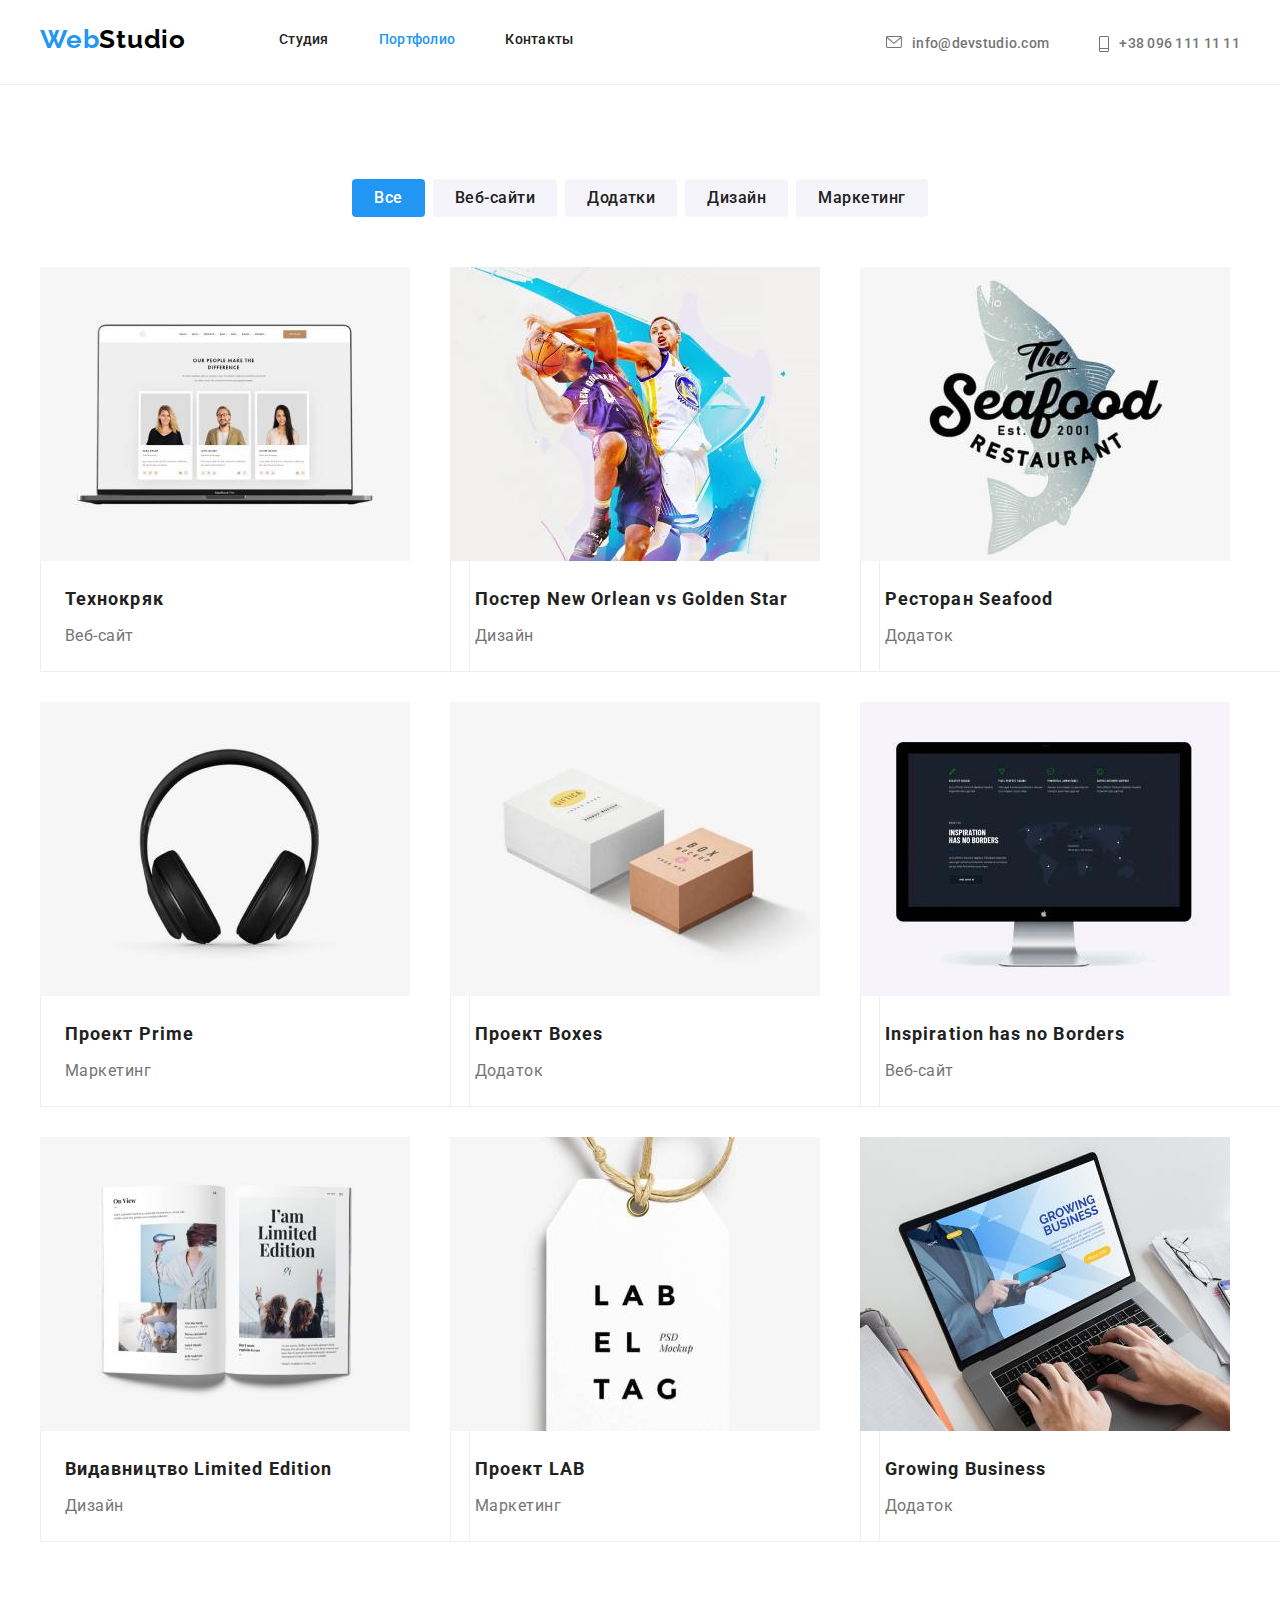
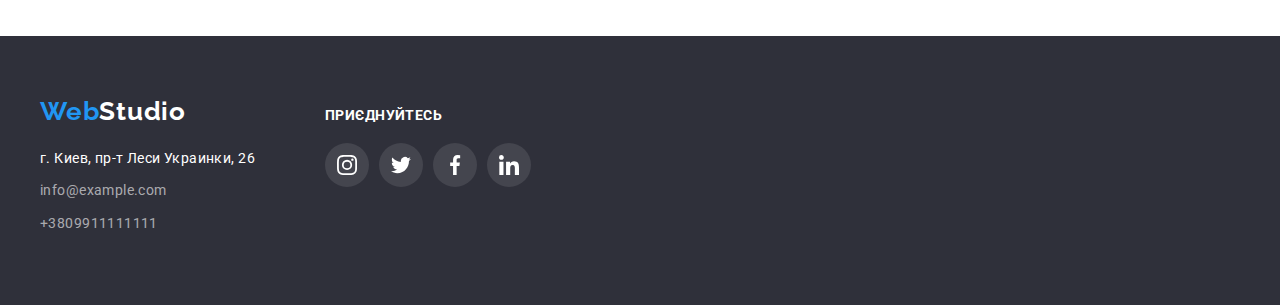
==== commit b84ce045: "доопрацювання" ====
--- a/portfolio.html
+++ b/portfolio.html
@@ -43,7 +43,7 @@
         </nav>
         <ul class="auth-nav list">
           <li class="item-nav">
-            <a href="mailto:info@devstudio.com" class="link link-search">
+            <a href="mailto:info@devstudio.com" class="link link-search search">
               <svg class="header-icon" width="16" height="12">
                 <use href="./images/symbol-header.svg#icon-envelope"></use>
               </svg>
@@ -87,7 +87,7 @@
           <!--Другий список з зображеннями-->
           <ul class="about-works list">
             <li class="section-image-item">
-              <a href="" class="link-hover link">
+              <a href="" class="link-hover link-box">
                 <img class="img" src="./images/homework-img-1.jpg" alt="Робота наших працівників" />
                 <div class="portfolio-team-box">
                   <h3 class="item">Технокряк</h3>
@@ -96,7 +96,7 @@
               </a>
             </li>
             <li class="section-image-item">
-              <a href="" class="link-hover link">
+              <a href="" class="link-hover link-box">
                 <img class="img" src="./images/homework-img-2.jpg" alt="Постер Новий Орлеан" />
                 <div class="portfolio-team-box">
                   <h3 class="item">Постер <span lang="en"> New Orlean vs Golden Star</span></h3>
@@ -105,7 +105,7 @@
               </a>
             </li>
             <li class="section-image-item">
-              <a href="" class="link-hover link">
+              <a href="" class="link-hover link-box">
                 <img class="img" src="./images/homework-img-3.jpg" alt="Ресторан" />
                 <div class="portfolio-team-box">
                   <h3 class="item">Ресторан <span lang="en">Seafood</span></h3>
@@ -114,7 +114,7 @@
               </a>
             </li>
             <li class="section-image-item">
-              <a href="" class="link-hover link">
+              <a href="" class="link-hover link-box">
                 <img class="img" src="./images/homework-img-4.jpg" alt="Основний проект" />
                 <div class="portfolio-team-box">
                   <h3 class="item">Проект <span lang="en">Prime</span></h3>
@@ -123,7 +123,7 @@
               </a>
             </li>
             <li class="section-image-item">
-              <a href="" class="link-hover link">
+              <a href="" class="link-hover link-box">
                 <img class="img" src="./images/homework-img-5.jpg" alt="Коробки" />
                 <div class="portfolio-team-box">
                   <h3 class="item">Проект <span lang="en">Boxes</span></h3>
@@ -132,7 +132,7 @@
               </a>
             </li>
             <li class="section-image-item">
-              <a href="" class="link-hover link">
+              <a href="" class="link-hover link-box">
                 <img class="img" src="./images/homework-img-6.jpg" alt="Натхнення без кордонів" />
                 <div class="portfolio-team-box">
                   <h3 lang="en" class="item">Inspiration has no Borders</h3>
@@ -141,7 +141,7 @@
               </a>
             </li>
             <li class="section-image-item">
-              <a href="" class="link-hover link">
+              <a href="" class="link-hover link-box">
                 <img class="img" src="./images/homework-img-7.jpg" alt="Видання" />
                 <div class="portfolio-team-box">
                   <h3 class="item">Видавництво <span lang="en">Limited Edition</span></h3>
@@ -150,7 +150,7 @@
               </a>
             </li>
             <li class="section-image-item">
-              <a href="" class="link-hover link">
+              <a href="" class="link-hover link-box">
                 <img class="img" src="./images/homework-img-8.jpg" alt="Значок проекту" />
                 <div class="portfolio-team-box">
                   <h3 class="item">Проект <span lang="en">LAB</span></h3>
@@ -159,7 +159,7 @@
               </a>
             </li>
             <li class="section-image-item">
-              <a href="" class="link-hover link">
+              <a href="" class="link-hover link-box">
                 <img class="img" src="./images/homework-img-9.jpg" alt="Зростаючий бізнес" />
                 <div class="portfolio-team-box">
                   <h3 lang="en" class="item">Growing Business</h3>
@@ -194,28 +194,28 @@
           <p class="footer-soc">приєднуйтесь</p>
           <ul class="footer-soc-list">
             <li class="footer-soc-item">
-              <a href="" class="footer-soc-hover">
+              <a href="" class="footer-hover">
                 <svg class="soc-item" width="20" height="20">
                   <use href="./images/symbol-defs.svg#icon-instagram-2-1"></use>
                 </svg>
               </a>
             </li>
             <li class="footer-soc-item">
-              <a href="" class="footer-soc-hover">
+              <a href="" class="footer-hover">
                 <svg class="soc-item" width="20" height="20">
                   <use href="./images/symbol-defs.svg#icon-twitter-1-1"></use>
                 </svg>
               </a>
             </li>
             <li class="footer-soc-item">
-              <a href="" class="footer-soc-hover">
+              <a href="" class="footer-hover">
                 <svg class="soc-item" width="20" height="20">
                   <use href="./images/symbol-defs.svg#icon-facebook-1-1"></use>
                 </svg>
               </a>
             </li>
             <li class="footer-soc-item">
-              <a href="" class="footer-soc-hover">
+              <a href="" class="footer-hover">
                 <svg class="soc-item" width="20" height="20">
                   <use href="./images/symbol-defs.svg#icon-linkedin-1-1"></use>
                 </svg>
--- a/css/style.css
+++ b/css/style.css
@@ -61,6 +61,7 @@
     margin: 0 auto;
     padding-left: 15px;
     padding-right: 15px;
+    /* align-items: baseline; */
     /* outline: 2px solid palevioletred; */
 }
 
@@ -162,7 +163,6 @@
 
 .item-nav {
     display: flex;
-    margin-left: 50px;
 }
 
 /* .auth-nav .item-nav {   */
@@ -177,6 +177,7 @@
     align-items: center;
     padding-top: 32px;
     padding-bottom: 32px;
+  
     /* flex-direction: ; */
     
 
@@ -187,14 +188,18 @@
 }
 
 .link-search {
-     color: var(--title-text-color);
+    color: var(--title-text-color);
+}
+     
+.search {
+    margin-right: 50px;
 }
 
 .header-icon {
     width: 16px;
     height: 12px;
     margin-right: 10px;
-    fill: var(--title-text-color);
+    fill: currentColor;
     background-position: center;
     background-size: cover;
     /* color: var(--title-text-color); */    
@@ -205,11 +210,10 @@
 .tiny {
     width: 10px;
     height: 16px;
-margin-right: 10px;
-    fill: var(--title-text-color);
+    margin-right: 10px;
+    fill: currentColor;
     background-position: center;
     background-size: cover;
-    /* color: var(--title-text-color); */
     align-items: baseline;
     justify-content: center;
 }
@@ -455,13 +459,21 @@
     border-radius: 50%;
     /* background-color: #2196F3; */
     display: flex;
-    align-items: center;
-    justify-content: center;
+   
+}
+
+.userpic-link {
+    width: 100%;
+    height: 100%;
+    display: flex;
+        align-items: center;
+        justify-content: center;
 }
 
 .userpic-icon {
     fill: #AFB1B8;
 }
+
 .userpic-item:hover,
 .userpic-link:focus {
     background-color: var(--accent-hover-color);
@@ -475,7 +487,7 @@
 /* Сукція 5 */
 .page-coworker {
     padding-top: 94px;
-    padding-bottom: 50px;
+    padding-bottom: 94px;
 }
 
 .pic {
@@ -494,12 +506,33 @@
 }
 
 .pic-item {
-    fill: #AFB1B8;    
+    display: flex;
+    justify-content: center;
+    align-items: center;
+    width: 100%;
+    height: 100%;
+    border: 1px solid #AFB1B8;
+    border-radius: 4px;
+    fill: #AFB1B8;
+}
+
+/* .pic-item:hover,
+.pic-item:focus {
+    fill: var(--accent-hover-color);
+} */
+
+/* .pic-icon-item {
+    fill: currentColor;
+} */
+
+.pic-item:hover .pic-icon-item,
+.pic-item:focus .pic-icon-item {
+    fill: var(--accent-hover-color);
 }
 
 .pic-item:hover,
-.pic-icon:focus {
-    fill: var(--accent-hover-color);
+.pic-item:focus {
+    border-color: var(--accent-hover-color);
 }
 
 /* .pic-icon-item:hover,
@@ -507,15 +540,6 @@
     fill: var(--accent-hover-color);
 } */
 
-.pic-icon-item {
-   display: flex;
-   justify-content: center;
-   align-items: center;
-   width: 100%;
-   height: 100%;
-   border: 1px solid #AFB1B8;
-   border-radius: 4px;
-}
      /* Футер */
 .footer {
     background: var(--background-very-gray);
@@ -578,17 +602,23 @@
 .title:last-child {
     margin-bottom: 0;
 }
+
 /* Футер Приєднуйтесь */
 .footer-flex {
     justify-content: center;
     align-items: baseline;
+    margin-right: 70px;
+}
+
+.footer-flex:last-child {
+    margin-right: 0;
 }
 
 .footer-soc {
     margin-bottom: 20px;
     display: flex;
     align-items: center;
-    justify-content: center;
+    /* justify-content: center; */
     font-weight: 700;
     font-size: 14px;
     line-height: 16px;
@@ -598,8 +628,7 @@
 }
 
 .footer-soc-list {
-    margin-left: 70px;
-    margin-top: 0;
+    margin: 0;
     padding-left: 0;
     display: flex;
     justify-content: center;
@@ -613,8 +642,8 @@
     border-radius: 50%;    
     background: rgba(255, 255, 255, 0.1);
     display: flex;
-    align-items: center;
-    justify-content: center;
+    /* align-items: center;
+    justify-content: center; */
 }
 
 .soc-item {
@@ -625,9 +654,16 @@
 .footer-soc-item:focus {
     background-color: var(--accent-hover-color);
 } */
+.footer-hover {
+    width: 100%;
+    height: 100%;
+    display: flex;
+    align-items: center;
+        justify-content: center;
+}
 
 .footer-soc-item:hover,
-.footer-soc-hover:focus {
+.footer-hover:focus {
     background-color: var(--accent-hover-color);
 }
 
@@ -673,6 +709,7 @@
 .button .btn-primary:focus{
     background-color: var(--accent-hover-color);
     color: var(--primary-white-color);
+      box-shadow: 0px 3px 1px rgba(0, 0, 0, 0.1), 0px 1px 2px rgba(0, 0, 0, 0.08), 0px 2px 2px rgba(0, 0, 0, 0.12);
 }
 
 /* Другий список з зображеннями */
@@ -682,8 +719,13 @@
 }
 
 .link {
+    display: flex;
+    text-decoration: none;
+}
+
+.link-box {
     display: block;
-    font-style: normal;
+    
     text-decoration: none;
 }
 
@@ -724,6 +766,7 @@
 } */
           
 .portfolio-team-box {
+    width: 100%;
     padding: 20px 24px;
     border: 1px solid #EEEEEE;
     border-top: 0;
